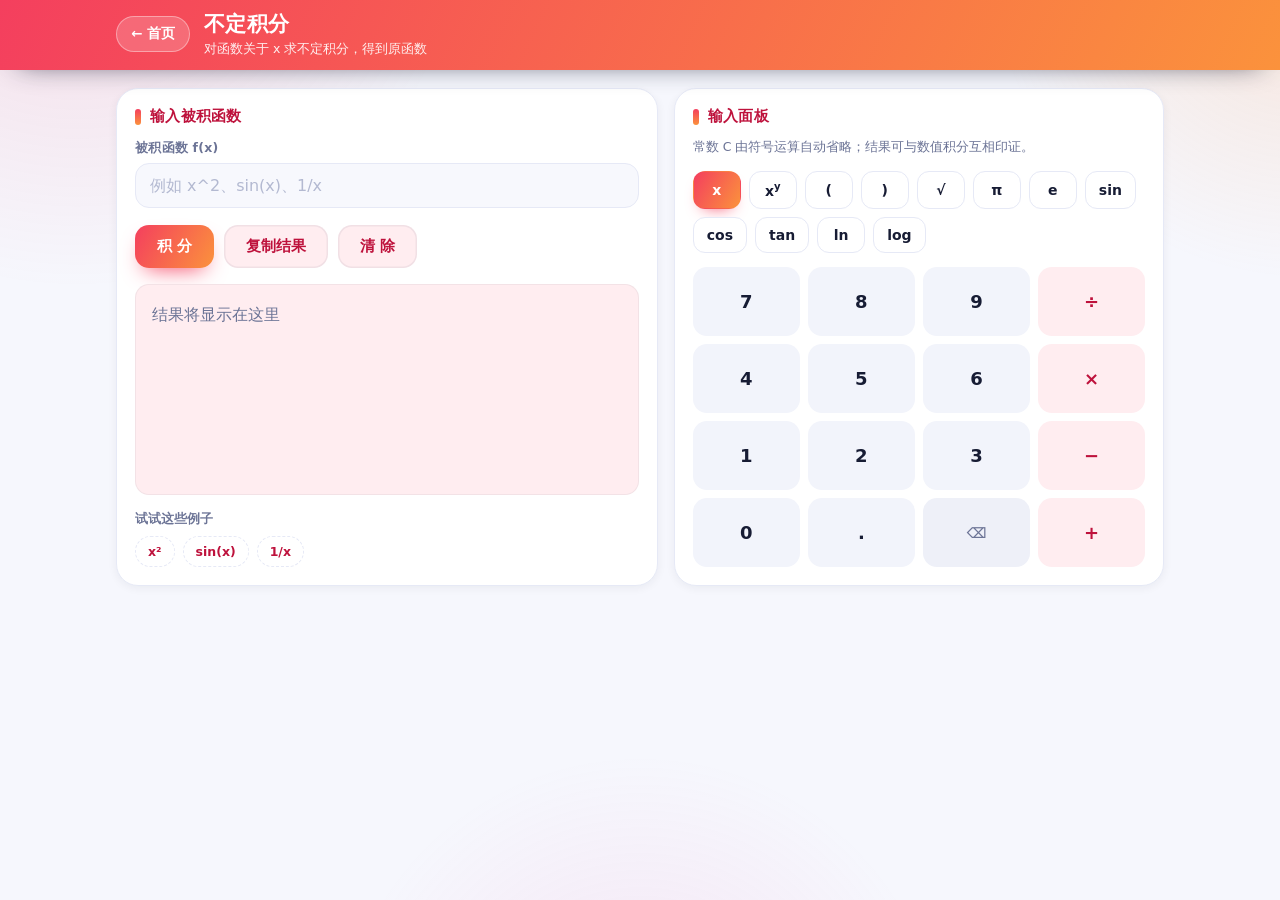
==== 不定积分.html @ 0a58c4a0 "初始化仓库" ====
<!DOCTYPE html>
<html lang="zh-CN">

<head>
  <meta charset="utf-8" />
  <meta name="viewport" content="width=device-width, initial-scale=1, viewport-fit=cover" />
  <title>不定积分 · 数值计算器</title>
  <link rel="stylesheet" href="css/style.css" />
</head>

<body class="theme-int">
  <header class="topbar">
    <div class="topbar-inner">
      <a class="back-btn" href="index.html">← 首页</a>
      <div class="titles">
        <h1>不定积分</h1>
        <p>对函数关于 x 求不定积分，得到原函数</p>
      </div>
    </div>
  </header>

  <main class="shell">
    <div class="workspace">

      <section class="card">
        <h2 class="card-title">输入被积函数</h2>

        <label class="field">
          <span>被积函数 f(x)</span>
          <input type="text" id="equation" placeholder="例如 x^2、sin(x)、1/x" data-enter="solveIntegral" />
        </label>

        <div class="actions">
          <button type="button" class="btn btn-primary" onclick="solveIntegral()">积 分</button>
          <button type="button" class="btn btn-ghost" onclick="copyResult('solution')">复制结果</button>
          <button type="button" class="btn btn-ghost" onclick="clearInputs()">清 除</button>
        </div>

        <p id="solution" class="result" data-empty="结果将显示在这里"></p>

        <div class="examples">
          <p>试试这些例子</p>
          <div class="example-row">
            <button type="button" class="example" onclick="useExample('x^2')">x²</button>
            <button type="button" class="example" onclick="useExample('sin(x)')">sin(x)</button>
            <button type="button" class="example" onclick="useExample('1/x')">1/x</button>
          </div>
        </div>
      </section>

      <aside class="card side">
        <h2 class="card-title">输入面板</h2>
        <p class="card-note">常数 C 由符号运算自动省略；结果可与数值积分互相印证。</p>

        <div class="chips">
          <button type="button" class="chip chip-key" onclick="insertSymbol('x')">x</button>
          <button type="button" class="chip" onclick="insertSymbol('^')">x<sup>y</sup></button>
          <button type="button" class="chip" onclick="insertSymbol('(')">(</button>
          <button type="button" class="chip" onclick="insertSymbol(')')">)</button>
          <button type="button" class="chip" onclick="insertSymbol('sqrt()')">√</button>
          <button type="button" class="chip" onclick="insertSymbol('pi')">π</button>
          <button type="button" class="chip" onclick="insertSymbol('e')">e</button>
          <button type="button" class="chip" onclick="insertSymbol('sin()')">sin</button>
          <button type="button" class="chip" onclick="insertSymbol('cos()')">cos</button>
          <button type="button" class="chip" onclick="insertSymbol('tan()')">tan</button>
          <button type="button" class="chip" onclick="insertSymbol('ln()')">ln</button>
          <button type="button" class="chip" onclick="insertSymbol('log10()')">log</button>
        </div>

        <div class="keypad">
          <button type="button" class="key" onclick="insertSymbol('7')">7</button>
          <button type="button" class="key" onclick="insertSymbol('8')">8</button>
          <button type="button" class="key" onclick="insertSymbol('9')">9</button>
          <button type="button" class="key op" onclick="insertSymbol('/')">÷</button>

          <button type="button" class="key" onclick="insertSymbol('4')">4</button>
          <button type="button" class="key" onclick="insertSymbol('5')">5</button>
          <button type="button" class="key" onclick="insertSymbol('6')">6</button>
          <button type="button" class="key op" onclick="insertSymbol('*')">×</button>

          <button type="button" class="key" onclick="insertSymbol('1')">1</button>
          <button type="button" class="key" onclick="insertSymbol('2')">2</button>
          <button type="button" class="key" onclick="insertSymbol('3')">3</button>
          <button type="button" class="key op" onclick="insertSymbol('-')">−</button>

          <button type="button" class="key" onclick="insertSymbol('0')">0</button>
          <button type="button" class="key" onclick="insertSymbol('.')">.</button>
          <button type="button" class="key back" onclick="backspace()">⌫</button>
          <button type="button" class="key op" onclick="insertSymbol('+')">+</button>
        </div>
      </aside>

    </div>
  </main>

  <div id="toast" class="toast">已复制</div>

  <script src="js/nerdamer.core.js"></script>
  <script src="js/Algebra.js"></script>
  <script src="js/Calculus.js"></script>
  <script src="js/Solve.js"></script>
  <script src="js/ui.js"></script>

  <script>
    function clearInputs() {
      clearFields(["equation"]);
    }

    function useExample(equation) {
      document.getElementById("equation").value = equation;
      solveIntegral();
    }

    function solveIntegral() {
      var equation = document.getElementById("equation").value.trim();
      var solutionEl = document.getElementById("solution");

      if (equation === "") { solutionEl.innerHTML = "请输入函数."; return; }

      try {
        var solution = nerdamer.integrate(equation, "x").toString();

        var solutionText = "对函数  " + equation + "  求不定积分得:<br>";
        solutionText += solution;

        solutionEl.innerHTML = solutionText;
      } catch (e) {
        solutionEl.innerHTML = "积分失败：请检查函数写法（自变量用 x 表示）.";
      }
    }
  </script>
</body>

</html>
---- css/style.css ----
/* ==========================================================
   数值计算器 · 全局样式
   配色：每个功能页通过 body 上的 theme-* 类切换主色
   布局：手机竖屏单列，电脑横屏（>=860px）双列
   ========================================================== */

* { box-sizing: border-box; }

html { -webkit-text-size-adjust: 100%; }

:root {
  --bg: #f6f7fd;
  --ink: #171c34;
  --muted: #6c7496;
  --line: #e6e9f6;
  --card: #ffffff;
  --radius-lg: 22px;
  --radius: 14px;
  --accent: #6366f1;
  --accent-2: #a855f7;
  --accent-soft: #eef0ff;
  --accent-ink: #4548c9;
  --glow-1: rgba(99, 102, 241, 0.20);
  --glow-2: rgba(168, 85, 247, 0.18);
  --glow-3: rgba(56, 189, 248, 0.16);
  --shadow-sm: 0 2px 10px rgba(23, 28, 52, 0.06);
  --shadow-md: 0 14px 34px -18px rgba(23, 28, 52, 0.35);
  --shadow-lg: 0 26px 54px -26px rgba(23, 28, 52, 0.45);
}

/* ---------- 功能主题色 ---------- */
body.theme-home   { --accent: #6366f1; --accent-2: #a855f7; --accent-soft: #eef0ff; --accent-ink: #4548c9; }
body.theme-eval   { --accent: #ff7a18; --accent-2: #ffb703; --accent-soft: #fff5e6; --accent-ink: #b45309;
                    --glow-1: rgba(255, 122, 24, 0.18); --glow-2: rgba(255, 183, 3, 0.20); --glow-3: rgba(255, 138, 76, 0.14); }
body.theme-solve  { --accent: #2563eb; --accent-2: #22d3ee; --accent-soft: #e9f1ff; --accent-ink: #1d4ed8;
                    --glow-1: rgba(37, 99, 235, 0.18); --glow-2: rgba(34, 211, 238, 0.20); --glow-3: rgba(99, 102, 241, 0.14); }
body.theme-diff   { --accent: #8b5cf6; --accent-2: #ec4899; --accent-soft: #f5ecff; --accent-ink: #6d28d9;
                    --glow-1: rgba(139, 92, 246, 0.18); --glow-2: rgba(236, 72, 153, 0.18); --glow-3: rgba(168, 85, 247, 0.14); }
body.theme-int    { --accent: #f43f5e; --accent-2: #fb923c; --accent-soft: #ffedf0; --accent-ink: #be123c;
                    --glow-1: rgba(244, 63, 94, 0.16); --glow-2: rgba(251, 146, 60, 0.18); --glow-3: rgba(244, 114, 182, 0.14); }
body.theme-numint { --accent: #0d9488; --accent-2: #38bdf8; --accent-soft: #e6fbf6; --accent-ink: #0f766e;
                    --glow-1: rgba(13, 148, 136, 0.18); --glow-2: rgba(56, 189, 248, 0.18); --glow-3: rgba(52, 211, 153, 0.16); }

html, body { margin: 0; }

body {
  min-height: 100vh;
  min-height: 100dvh;
  color: var(--ink);
  background: var(--bg);
  font-family: "PingFang SC", "Microsoft YaHei", "Segoe UI", system-ui, -apple-system, "Helvetica Neue", sans-serif;
  -webkit-font-smoothing: antialiased;
  padding-bottom: env(safe-area-inset-bottom);
}

/* 背景光晕 */
body::before {
  content: "";
  position: fixed;
  inset: 0;
  z-index: -1;
  pointer-events: none;
  background:
    radial-gradient(40rem 40rem at 6% -12%, var(--glow-1), transparent 62%),
    radial-gradient(34rem 34rem at 102% -4%, var(--glow-2), transparent 58%),
    radial-gradient(32rem 32rem at 50% 118%, var(--glow-3), transparent 60%);
}

/* ---------- 顶栏 ---------- */
.topbar {
  position: sticky;
  top: 0;
  z-index: 20;
  background: linear-gradient(115deg, var(--accent) 0%, var(--accent-2) 100%);
  color: #fff;
  padding: calc(10px + env(safe-area-inset-top)) 0 12px;
  box-shadow: 0 12px 28px -20px rgba(23, 28, 52, 0.85);
}

.topbar-inner {
  max-width: 1080px;
  margin: 0 auto;
  padding: 0 16px;
  display: flex;
  align-items: center;
  gap: 14px;
}

.back-btn {
  flex: 0 0 auto;
  display: inline-flex;
  align-items: center;
  gap: 6px;
  padding: 8px 14px;
  border-radius: 999px;
  font-size: 13.5px;
  font-weight: 600;
  color: #fff;
  text-decoration: none;
  background: rgba(255, 255, 255, 0.18);
  border: 1px solid rgba(255, 255, 255, 0.38);
  transition: background 0.18s ease, transform 0.18s ease;
  white-space: nowrap;
}

.back-btn:hover { background: rgba(255, 255, 255, 0.32); transform: translateY(-1px); }
.back-btn:active { transform: translateY(0); }

.titles h1 { margin: 0; font-size: clamp(17px, 2.4vw, 21px); font-weight: 800; letter-spacing: 0.02em; }
.titles p { margin: 3px 0 0; font-size: 12.5px; opacity: 0.9; }

/* ---------- 页面骨架 ---------- */
.shell {
  max-width: 1080px;
  margin: 0 auto;
  padding: 18px 16px calc(40px + env(safe-area-inset-bottom));
}

.workspace { display: grid; gap: 16px; align-items: start; }

@media (min-width: 860px) {
  .workspace {
    grid-template-columns: minmax(0, 1.05fr) minmax(0, 0.95fr);
    align-items: stretch;
  }

  /* 左侧表单卡片与右侧键盘等高，结果区自动填充剩余空间 */
  .workspace > .card:not(.side) {
    display: flex;
    flex-direction: column;
  }

  .workspace > .card:not(.side) .result { flex: 1 1 auto; }

  .workspace > .side {
    position: sticky;
    top: 92px;
    align-self: start;
  }
}

/* ---------- 卡片 ---------- */
.card {
  background: var(--card);
  border: 1px solid var(--line);
  border-radius: var(--radius-lg);
  box-shadow: var(--shadow-sm);
  padding: 18px;
}

.stack > .card + .card { margin-top: 16px; }

.card-head {
  display: flex;
  align-items: center;
  justify-content: space-between;
  gap: 10px;
  margin-bottom: 14px;
}

.card-title {
  display: flex;
  align-items: center;
  gap: 9px;
  margin: 0 0 14px;
  font-size: 14.5px;
  font-weight: 800;
  letter-spacing: 0.02em;
  color: var(--accent-ink);
}

.card-head .card-title { margin: 0; }

.card-title::before {
  content: "";
  width: 6px;
  height: 16px;
  border-radius: 3px;
  background: linear-gradient(180deg, var(--accent), var(--accent-2));
}

.card-note {
  margin: -4px 0 14px;
  font-size: 12.5px;
  line-height: 1.7;
  color: var(--muted);
}

/* ---------- 输入框 ---------- */
.field { display: block; margin-bottom: 13px; }

.field > span {
  display: block;
  font-size: 12.5px;
  font-weight: 700;
  color: var(--muted);
  margin-bottom: 6px;
  letter-spacing: 0.02em;
}

.field input {
  width: 100%;
  padding: 12px 14px;
  font-size: 16px;
  font-family: inherit;
  color: var(--ink);
  background: #f7f8fd;
  border: 1.5px solid var(--line);
  border-radius: var(--radius);
  outline: none;
  transition: border-color 0.18s ease, box-shadow 0.18s ease, background 0.18s ease;
}

.field input::placeholder { color: #b3b9d1; }

.field input:focus {
  background: #fff;
  border-color: var(--accent);
  box-shadow: 0 0 0 4px var(--accent-soft);
}

.field-row {
  display: grid;
  grid-template-columns: repeat(auto-fit, minmax(132px, 1fr));
  gap: 0 12px;
}

.field-row > .field { margin-bottom: 13px; }

.field-grid { display: grid; grid-template-columns: repeat(2, minmax(0, 1fr)); gap: 0 12px; }

/* ---------- 示例 ---------- */
.examples { margin-top: 16px; }

.examples p {
  margin: 0 0 8px;
  font-size: 12.5px;
  font-weight: 700;
  color: var(--muted);
}

.example-row { display: flex; flex-wrap: wrap; gap: 8px; }

.example {
  padding: 7px 12px;
  font-family: inherit;
  font-size: 12.5px;
  font-weight: 600;
  color: var(--accent-ink);
  background: #fff;
  border: 1.5px dashed var(--line);
  border-radius: 999px;
  cursor: pointer;
  transition: border-color 0.16s ease, background 0.16s ease, transform 0.16s ease;
}

.example:hover {
  border-color: var(--accent);
  background: var(--accent-soft);
  transform: translateY(-1px);
}

.example:active { transform: scale(0.96); }

/* ---------- 按钮 ---------- */
.actions { display: flex; flex-wrap: wrap; gap: 10px; margin-top: 4px; }

.btn {
  border: none;
  cursor: pointer;
  font-family: inherit;
  font-size: 15px;
  font-weight: 700;
  padding: 12px 22px;
  border-radius: var(--radius);
  transition: transform 0.16s ease, box-shadow 0.16s ease, filter 0.16s ease;
}

.btn-primary {
  color: #fff;
  background: linear-gradient(120deg, var(--accent), var(--accent-2));
  box-shadow: 0 10px 22px -10px var(--accent);
}

.btn-primary:hover { transform: translateY(-2px); box-shadow: 0 14px 26px -10px var(--accent); }
.btn-primary:active { transform: translateY(0) scale(0.985); }

.btn-ghost {
  color: var(--accent-ink);
  background: var(--accent-soft);
  box-shadow: inset 0 0 0 1.5px rgba(23, 28, 52, 0.06);
}

.btn-ghost:hover { transform: translateY(-2px); filter: brightness(0.97); }
.btn-ghost:active { transform: translateY(0) scale(0.985); }

.btn-sm { font-size: 13px; padding: 8px 14px; border-radius: 10px; }

/* ---------- 结果区 ---------- */
.result {
  margin: 16px 0 0;
  padding: 16px;
  min-height: 66px;
  border-radius: var(--radius);
  background: var(--accent-soft);
  border: 1.5px solid rgba(23, 28, 52, 0.05);
  color: var(--accent-ink);
  font-size: 16px;
  font-weight: 700;
  line-height: 1.75;
  word-break: break-word;
}

.result:empty::before {
  content: attr(data-empty);
  color: var(--muted);
  font-weight: 500;
}

/* ---------- 函数键（胶囊） ---------- */
.chips { display: flex; flex-wrap: wrap; gap: 8px; margin-bottom: 14px; }

.chip {
  flex: 0 0 auto;
  min-width: 48px;
  padding: 9px 13px;
  font-family: inherit;
  font-size: 14px;
  font-weight: 700;
  color: var(--ink);
  background: #fff;
  border: 1.5px solid var(--line);
  border-radius: 12px;
  cursor: pointer;
  transition: transform 0.14s ease, border-color 0.14s ease, color 0.14s ease, background 0.14s ease;
}

.chip:hover { border-color: var(--accent); color: var(--accent-ink); background: var(--accent-soft); transform: translateY(-1px); }
.chip:active { transform: scale(0.94); }

.chip.chip-key {
  color: #fff;
  border-color: transparent;
  background: linear-gradient(120deg, var(--accent), var(--accent-2));
  box-shadow: 0 8px 16px -10px var(--accent);
}

.chip sup { font-size: 0.72em; }

/* ---------- 数字键盘 ---------- */
.keypad { display: grid; grid-template-columns: repeat(4, 1fr); gap: 8px; }

.key {
  display: flex;
  align-items: center;
  justify-content: center;
  aspect-ratio: 1.55;
  font-family: inherit;
  font-size: clamp(15px, 4.4vw, 18px);
  font-weight: 700;
  color: var(--ink);
  background: #f2f4fb;
  border: none;
  border-radius: 14px;
  cursor: pointer;
  transition: transform 0.14s ease, background 0.14s ease, color 0.14s ease;
}

.key:hover { background: var(--accent-soft); color: var(--accent-ink); }
.key:active { transform: scale(0.95); }

.key.op { background: var(--accent-soft); color: var(--accent-ink); }
.key.back { font-size: 14px; color: var(--muted); background: #eef0f8; }

/* ---------- 算法导航（数值积分）：与首页标签同款胶囊 ---------- */
.tabs {
  display: flex;
  flex-wrap: wrap;
  gap: 8px;
  margin-bottom: 14px;
}

.tab {
  flex: 0 0 auto;
  padding: 7px 14px;
  font-family: inherit;
  font-size: 13px;
  font-weight: 700;
  color: var(--muted);
  background: #fff;
  border: 1px solid var(--line);
  border-radius: 999px;
  cursor: pointer;
  white-space: nowrap;
  transition: color 0.18s ease, background 0.18s ease, border-color 0.18s ease,
    box-shadow 0.18s ease, transform 0.16s ease;
}

.tab:hover {
  color: var(--accent-ink);
  border-color: var(--accent);
  background: var(--accent-soft);
  transform: translateY(-1px);
}

.tab.active {
  color: #fff;
  border-color: transparent;
  background: linear-gradient(120deg, var(--accent), var(--accent-2));
  box-shadow: 0 10px 20px -12px var(--accent);
}

/* 手机竖屏：收紧间距，六种方法尽量排成一行 */
@media (max-width: 440px) {
  .tabs { gap: 4px; }
  .tab { padding: 6px 8px; font-size: 12px; }
}

.algo-hint {
  margin: 2px 0 14px;
  padding: 12px 14px;
  border-radius: var(--radius);
  background: var(--accent-soft);
  border: 1.5px solid rgba(23, 28, 52, 0.05);
  font-size: 12.8px;
  font-weight: 600;
  line-height: 1.8;
  color: var(--accent-ink);
}

/* ---------- 首页 ---------- */
.hero { padding: 26px 0 18px; }

.hero .eyebrow {
  display: inline-block;
  margin-bottom: 12px;
  padding: 5px 12px;
  border-radius: 999px;
  font-size: 12px;
  font-weight: 700;
  letter-spacing: 0.06em;
  color: var(--accent-ink);
  background: var(--accent-soft);
}

.hero h1 {
  margin: 0;
  font-size: clamp(26px, 5.4vw, 42px);
  font-weight: 900;
  letter-spacing: -0.01em;
  line-height: 1.2;
  background: linear-gradient(110deg, #2563eb 0%, #8b5cf6 42%, #ec4899 78%, #ff7a18 100%);
  -webkit-background-clip: text;
  background-clip: text;
  color: transparent;
}

.hero p {
  margin: 12px 0 0;
  max-width: 660px;
  font-size: 14.5px;
  line-height: 1.85;
  color: var(--muted);
}

.quick-tags { display: flex; flex-wrap: wrap; gap: 8px; margin-top: 16px; }

.quick-tags span {
  padding: 6px 12px;
  border-radius: 999px;
  font-size: 12.5px;
  font-weight: 600;
  color: var(--muted);
  background: #fff;
  border: 1px solid var(--line);
}

.cards { display: grid; gap: 14px; grid-template-columns: repeat(auto-fit, minmax(252px, 1fr)); }

.func-card {
  position: relative;
  display: flex;
  flex-direction: column;
  gap: 9px;
  padding: 20px 18px 18px;
  border-radius: var(--radius-lg);
  background: #fff;
  border: 1px solid var(--line);
  box-shadow: var(--shadow-sm);
  text-decoration: none;
  color: inherit;
  overflow: hidden;
  transition: transform 0.2s ease, box-shadow 0.2s ease, border-color 0.2s ease;
}

.func-card::after {
  content: "";
  position: absolute;
  inset: 0 0 auto 0;
  height: 5px;
  background: linear-gradient(90deg, var(--c1), var(--c2));
}

.func-card:hover {
  transform: translateY(-6px);
  border-color: transparent;
  box-shadow: 0 22px 40px -22px var(--c1);
}

.func-card:active { transform: translateY(-2px) scale(0.995); }

.func-icon {
  width: 48px;
  height: 48px;
  display: grid;
  place-items: center;
  border-radius: 15px;
  font-size: 17px;
  font-style: italic;
  font-weight: 800;
  color: #fff;
  background: linear-gradient(135deg, var(--c1), var(--c2));
  box-shadow: 0 10px 20px -12px var(--c1);
}

.func-card h2 { margin: 2px 0 0; font-size: 17px; font-weight: 800; letter-spacing: 0.02em; }
.func-card p { margin: 0; font-size: 13.2px; line-height: 1.75; color: var(--muted); }

.tags { display: flex; flex-wrap: wrap; gap: 6px; margin-top: 2px; }

.tags span {
  padding: 3px 9px;
  border-radius: 999px;
  font-size: 11.5px;
  font-weight: 600;
  color: var(--c1);
  background: #f7f8fd;
  background: color-mix(in srgb, var(--c1) 10%, #fff);
  border: 1px solid var(--line);
  border-color: color-mix(in srgb, var(--c1) 22%, #fff);
}

.go {
  margin-top: auto;
  padding-top: 8px;
  font-size: 13px;
  font-weight: 700;
  color: var(--c1);
  transition: gap 0.2s ease;
}

.func-card:hover .go { letter-spacing: 0.02em; }

.c-eval { --c1: #ff7a18; --c2: #ffb703; }
.c-solve { --c1: #2563eb; --c2: #22d3ee; }
.c-diff { --c1: #8b5cf6; --c2: #ec4899; }
.c-int { --c1: #f43f5e; --c2: #fb923c; }
.c-numint { --c1: #0d9488; --c2: #38bdf8; }

.page-foot {
  margin-top: 26px;
  padding-top: 16px;
  border-top: 1px dashed var(--line);
  font-size: 12.5px;
  line-height: 1.9;
  color: var(--muted);
  text-align: center;
}

/* ---------- 提示条 ---------- */
.toast {
  position: fixed;
  left: 50%;
  bottom: calc(30px + env(safe-area-inset-bottom));
  transform: translate(-50%, 14px);
  padding: 10px 20px;
  border-radius: 999px;
  font-size: 13.5px;
  font-weight: 700;
  color: #fff;
  background: rgba(23, 28, 52, 0.92);
  box-shadow: 0 14px 30px -16px rgba(23, 28, 52, 0.9);
  opacity: 0;
  pointer-events: none;
  transition: opacity 0.26s ease, transform 0.26s ease;
  z-index: 60;
}

.toast.show { opacity: 1; transform: translate(-50%, 0); }

/* ---------- 小屏微调 ---------- */
@media (max-width: 420px) {
  .shell { padding: 14px 12px 32px; }
  .card { padding: 15px; border-radius: 18px; }
  .btn { font-size: 14px; padding: 11px 18px; }
  .key { border-radius: 12px; }
  .titles p { display: none; }
}

@media (prefers-reduced-motion: reduce) {
  * { transition: none !important; animation: none !important; }
}
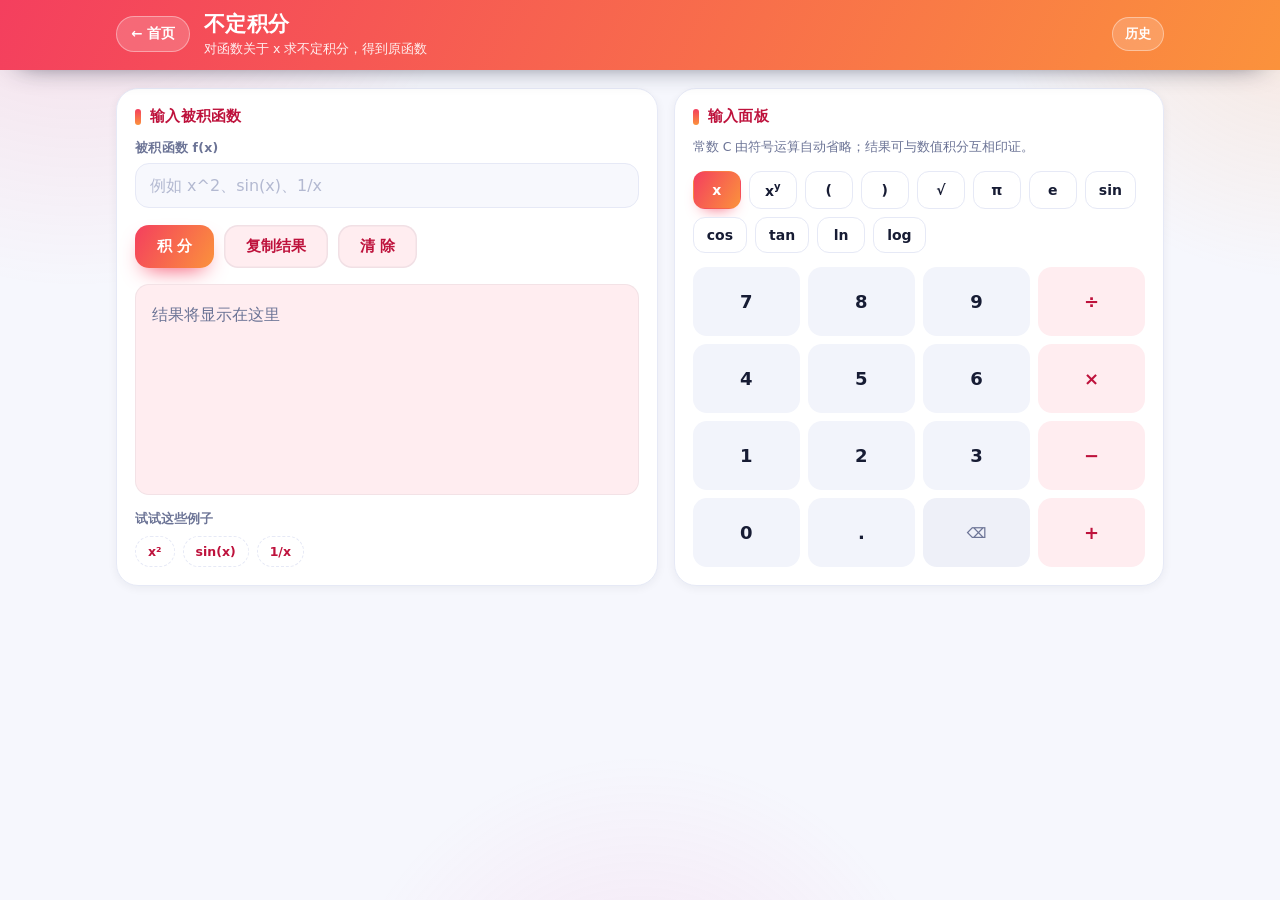
==== commit f4a7a89b: "新增各功能独立的历史记录：顶栏按钮弹出抽屉 可回填重算" ====
--- a/不定积分.html
+++ b/不定积分.html
@@ -100,6 +100,7 @@
   <script src="js/Calculus.js"></script>
   <script src="js/Solve.js"></script>
   <script src="js/ui.js"></script>
+  <script src="js/history.js"></script>
 
   <script>
     function clearInputs() {
@@ -124,6 +125,7 @@
         solutionText += solution;
 
         solutionEl.innerHTML = solutionText;
+        NCHistory.record();
       } catch (e) {
         solutionEl.innerHTML = "积分失败：请检查函数写法（自变量用 x 表示）.";
       }
--- a/css/style.css
+++ b/css/style.css
@@ -16,6 +16,7 @@
   --card: #ffffff;
   --radius-lg: 22px;
   --radius: 14px;
+  --card-pad: 18px;   /* 卡片内边距：回显条吸顶时靠它做满宽出血 */
   --accent: #6366f1;
   --accent-2: #a855f7;
   --accent-soft: #eef0ff;
@@ -40,6 +41,14 @@
                     --glow-1: rgba(244, 63, 94, 0.16); --glow-2: rgba(251, 146, 60, 0.18); --glow-3: rgba(244, 114, 182, 0.14); }
 body.theme-numint { --accent: #0d9488; --accent-2: #38bdf8; --accent-soft: #e6fbf6; --accent-ink: #0f766e;
                     --glow-1: rgba(13, 148, 136, 0.18); --glow-2: rgba(56, 189, 248, 0.18); --glow-3: rgba(52, 211, 153, 0.16); }
+body.theme-nonlin { --accent: #16a34a; --accent-2: #84cc16; --accent-soft: #eafbec; --accent-ink: #15803d;
+                    --glow-1: rgba(22, 163, 74, 0.18); --glow-2: rgba(132, 204, 22, 0.18); --glow-3: rgba(52, 211, 153, 0.14); }
+body.theme-interp { --accent: #7c3aed; --accent-2: #0ea5e9; --accent-soft: #f3ecff; --accent-ink: #5b21b6;
+                    --glow-1: rgba(124, 58, 237, 0.18); --glow-2: rgba(14, 165, 233, 0.18); --glow-3: rgba(168, 85, 247, 0.14); }
+body.theme-linsys { --accent: #0369a1; --accent-2: #a855f7; --accent-soft: #e8f2fd; --accent-ink: #075985;
+                    --glow-1: rgba(3, 105, 161, 0.18); --glow-2: rgba(168, 85, 247, 0.18); --glow-3: rgba(56, 189, 248, 0.14); }
+body.theme-ode { --accent: #0e7490; --accent-2: #f59e0b; --accent-soft: #e6f6fb; --accent-ink: #155e75;
+                 --glow-1: rgba(14, 116, 144, 0.18); --glow-2: rgba(245, 158, 11, 0.18); --glow-3: rgba(56, 189, 248, 0.14); }
 
 html, body { margin: 0; }
 
@@ -116,7 +125,10 @@
   padding: 18px 16px calc(40px + env(safe-area-inset-bottom));
 }
 
-.workspace { display: grid; gap: 16px; align-items: start; }
+/* minmax(0, 1fr)：canvas 之类有固有宽度的元素不会把整列撑宽 */
+.workspace { display: grid; grid-template-columns: minmax(0, 1fr); gap: 16px; align-items: start; }
+
+.stack { min-width: 0; }
 
 @media (min-width: 860px) {
   .workspace {
@@ -145,7 +157,7 @@
   border: 1px solid var(--line);
   border-radius: var(--radius-lg);
   box-shadow: var(--shadow-sm);
-  padding: 18px;
+  padding: var(--card-pad);
 }
 
 .stack > .card + .card { margin-top: 16px; }
@@ -186,6 +198,219 @@
   color: var(--muted);
 }
 
+/* ---------- 历史记录 ---------- */
+.history-toggle {
+  margin-left: auto;
+  padding: 7px 12px;
+  font-family: inherit;
+  font-size: 13px;
+  cursor: pointer;
+}
+
+.history-toggle-floating {
+  position: fixed;
+  top: calc(12px + env(safe-area-inset-top));
+  right: 14px;
+  z-index: 30;
+}
+
+/* 顶栏放按钮后，标题区允许收缩，副标题单行省略，避免顶栏被挤高 */
+.topbar-inner .titles { min-width: 0; }
+
+.topbar-inner .titles p {
+  overflow: hidden;
+  text-overflow: ellipsis;
+  white-space: nowrap;
+}
+
+.history-count {
+  min-width: 18px;
+  padding: 0 5px;
+  border-radius: 999px;
+  font-size: 11px;
+  font-weight: 800;
+  line-height: 18px;
+  text-align: center;
+  color: var(--accent-ink);
+  background: rgba(255, 255, 255, 0.92);
+}
+
+.history-count:empty { display: none; }
+
+body.history-open { overflow: hidden; }
+
+.history-drawer {
+  position: fixed;
+  inset: 0;
+  z-index: 60;
+  display: none;
+}
+
+.history-drawer.open { display: block; }
+
+.history-mask {
+  position: absolute;
+  inset: 0;
+  background: rgba(15, 20, 40, 0.42);
+  animation: history-fade 0.18s ease;
+}
+
+.history-panel {
+  position: absolute;
+  top: 0;
+  right: 0;
+  display: flex;
+  flex-direction: column;
+  width: min(420px, 92vw);
+  height: 100%;
+  padding: 18px 16px calc(18px + env(safe-area-inset-bottom));
+  background: #fff;
+  box-shadow: -20px 0 44px -26px rgba(23, 28, 52, 0.9);
+  animation: history-slide 0.22s ease;
+}
+
+.history-panel-head {
+  display: flex;
+  align-items: center;
+  justify-content: space-between;
+  gap: 10px;
+  margin-bottom: 6px;
+}
+
+.history-panel-title {
+  margin: 0;
+  font-size: 16px;
+  font-weight: 800;
+  color: var(--accent-ink);
+}
+
+.history-panel-ops { display: flex; align-items: center; gap: 6px; }
+
+.history-panel-btn {
+  padding: 6px 12px;
+  font-family: inherit;
+  font-size: 12.5px;
+  font-weight: 700;
+  color: var(--muted);
+  background: #f4f6fb;
+  border: 1px solid var(--line);
+  border-radius: 999px;
+  cursor: pointer;
+  transition: background 0.16s ease, color 0.16s ease;
+}
+
+.history-panel-btn:hover { color: var(--accent-ink); background: var(--accent-soft); }
+
+.history-panel-close {
+  padding: 6px 10px;
+  font-size: 14px;
+  line-height: 1.2;
+}
+
+.history-note { margin: 0 0 12px; }
+
+.history-list {
+  display: flex;
+  flex-direction: column;
+  gap: 10px;
+  flex: 1 1 auto;
+  overflow-y: auto;
+}
+
+@keyframes history-fade {
+  from { opacity: 0; }
+  to { opacity: 1; }
+}
+
+@keyframes history-slide {
+  from { transform: translateX(24px); opacity: 0.5; }
+  to { transform: translateX(0); opacity: 1; }
+}
+
+.history-empty {
+  margin: 0;
+  font-size: 12.5px;
+  line-height: 1.7;
+  color: var(--muted);
+}
+
+.history-item {
+  padding: 11px 13px;
+  background: #fbfcff;
+  border: 1px solid var(--line);
+  border-radius: 14px;
+}
+
+.history-head {
+  display: flex;
+  align-items: baseline;
+  justify-content: space-between;
+  gap: 10px;
+}
+
+.history-time {
+  flex: 0 0 auto;
+  font-size: 11.5px;
+  font-weight: 700;
+  color: var(--muted);
+  white-space: nowrap;
+}
+
+.history-result {
+  flex: 1 1 auto;
+  min-width: 0;
+  font-family: ui-monospace, "SFMono-Regular", Menlo, Consolas, monospace;
+  font-size: 12.5px;
+  font-weight: 700;
+  color: var(--accent-ink);
+  text-align: right;
+  overflow: hidden;
+  text-overflow: ellipsis;
+  white-space: nowrap;
+}
+
+.history-summary {
+  margin: 6px 0 0;
+  font-size: 12.5px;
+  line-height: 1.65;
+  color: var(--ink);
+  word-break: break-word;
+}
+
+.history-ops {
+  display: flex;
+  flex-wrap: wrap;
+  gap: 8px;
+  margin-top: 9px;
+}
+
+.history-btn {
+  padding: 5px 12px;
+  font-family: inherit;
+  font-size: 12px;
+  font-weight: 700;
+  line-height: 1.5;
+  color: #fff;
+  background: linear-gradient(135deg, var(--accent), var(--accent-2));
+  border: 1px solid transparent;
+  border-radius: 999px;
+  cursor: pointer;
+  transition: opacity 0.16s ease, transform 0.16s ease;
+}
+
+.history-btn:hover { transform: translateY(-1px); }
+.history-btn:active { transform: translateY(0); }
+
+.history-btn-ghost {
+  color: var(--muted);
+  background: #fff;
+  border-color: var(--line);
+}
+
+@media (max-width: 480px) {
+  .history-result { white-space: normal; text-align: left; }
+}
+
 /* ---------- 输入框 ---------- */
 .field { display: block; margin-bottom: 13px; }
 
@@ -228,6 +453,150 @@
 .field-row > .field { margin-bottom: 13px; }
 
 .field-grid { display: grid; grid-template-columns: repeat(2, minmax(0, 1fr)); gap: 0 12px; }
+
+/* ---------- 数据点表格（插值与拟合） ---------- */
+.points-head,
+.point-row {
+  display: grid;
+  grid-template-columns: 28px minmax(0, 1fr) minmax(0, 1fr) 32px;
+  gap: 8px;
+  align-items: center;
+}
+
+.points-head {
+  padding: 0 2px 6px;
+  font-size: 12px;
+  font-weight: 700;
+  color: var(--muted);
+}
+
+.points-head span:first-child { text-align: center; }
+
+.point-row { margin-bottom: 8px; }
+
+.point-row .idx {
+  font-size: 12.5px;
+  font-weight: 700;
+  color: var(--muted);
+  text-align: center;
+}
+
+.point-row input {
+  width: 100%;
+  padding: 9px 11px;
+  font-size: 15px;
+  font-family: inherit;
+  color: var(--ink);
+  background: #f7f8fd;
+  border: 1.5px solid var(--line);
+  border-radius: var(--radius);
+  outline: none;
+  transition: border-color 0.18s ease, box-shadow 0.18s ease, background 0.18s ease;
+}
+
+.point-row input::placeholder { color: #b3b9d1; }
+
+.point-row input:focus {
+  background: #fff;
+  border-color: var(--accent);
+  box-shadow: 0 0 0 4px var(--accent-soft);
+}
+
+.row-del {
+  width: 30px;
+  height: 30px;
+  display: grid;
+  place-items: center;
+  padding: 0;
+  font-family: inherit;
+  font-size: 16px;
+  line-height: 1;
+  color: var(--muted);
+  background: #f2f4fb;
+  border: 1px solid transparent;
+  border-radius: 10px;
+  cursor: pointer;
+  transition: color 0.16s ease, background 0.16s ease;
+}
+
+.row-del:hover { color: #be123c; background: #ffeef1; }
+
+.points-actions { display: flex; flex-wrap: wrap; gap: 8px; margin: 2px 0 16px; }
+
+.point-count { font-size: 12px; font-weight: 700; color: var(--muted); }
+
+/* ---------- 方程组矩阵输入（线性方程组） ---------- */
+.matrix-scroll { overflow-x: auto; padding-bottom: 6px; -webkit-overflow-scrolling: touch; }
+
+.matrix-grid { display: grid; gap: 8px; align-items: center; }
+
+.matrix-grid input {
+  width: 100%;
+  min-width: 58px;
+  padding: 9px 10px;
+  font-size: 15px;
+  font-family: inherit;
+  color: var(--ink);
+  background: #f7f8fd;
+  border: 1.5px solid var(--line);
+  border-radius: var(--radius);
+  outline: none;
+  transition: border-color 0.18s ease, box-shadow 0.18s ease, background 0.18s ease;
+}
+
+.matrix-grid input::placeholder { color: #b3b9d1; }
+
+.matrix-grid input:focus {
+  background: #fff;
+  border-color: var(--accent);
+  box-shadow: 0 0 0 4px var(--accent-soft);
+}
+
+.matrix-grid input.b-col { background: var(--accent-soft); }
+.matrix-grid input.b-col:focus { background: #fff; }
+
+.matrix-idx,
+.matrix-tag {
+  font-size: 12px;
+  font-weight: 700;
+  color: var(--muted);
+  text-align: center;
+}
+
+.matrix-idx { font-size: 12.5px; }
+
+.n-stepper { display: flex; align-items: center; gap: 10px; margin: 4px 0 12px; flex-wrap: wrap; }
+
+.n-stepper .step-btn {
+  width: 38px;
+  height: 38px;
+  display: grid;
+  place-items: center;
+  padding: 0;
+  font-family: inherit;
+  font-size: 19px;
+  font-weight: 700;
+  line-height: 1;
+  color: var(--accent-ink);
+  background: var(--accent-soft);
+  border: 1.5px solid transparent;
+  border-radius: 12px;
+  cursor: pointer;
+  transition: border-color 0.16s ease, transform 0.14s ease;
+}
+
+.n-stepper .step-btn:hover { border-color: var(--accent); }
+.n-stepper .step-btn:active { transform: scale(0.94); }
+
+.n-stepper .step-value {
+  min-width: 30px;
+  text-align: center;
+  font-size: 17px;
+  font-weight: 800;
+  color: var(--ink);
+}
+
+.n-stepper .step-hint { font-size: 12px; font-weight: 600; color: var(--muted); }
 
 /* ---------- 示例 ---------- */
 .examples { margin-top: 16px; }
@@ -409,6 +778,10 @@
   background: linear-gradient(120deg, var(--accent), var(--accent-2));
   box-shadow: 0 10px 20px -12px var(--accent);
 }
+
+/* 表单内嵌的小号选项条（如非线性方程的停止条件） */
+.tabs-compact { margin: 8px 0 0; gap: 6px; }
+.tabs-compact .tab { padding: 6px 12px; font-size: 12.5px; }
 
 /* 手机竖屏：收紧间距，六种方法尽量排成一行 */
 @media (max-width: 440px) {
@@ -457,7 +830,7 @@
 
 .hero p {
   margin: 12px 0 0;
-  max-width: 660px;
+  max-width: 760px;
   font-size: 14.5px;
   line-height: 1.85;
   color: var(--muted);
@@ -556,6 +929,10 @@
 .c-diff { --c1: #8b5cf6; --c2: #ec4899; }
 .c-int { --c1: #f43f5e; --c2: #fb923c; }
 .c-numint { --c1: #0d9488; --c2: #38bdf8; }
+.c-nonlin { --c1: #16a34a; --c2: #a3e635; }
+.c-interp { --c1: #7c3aed; --c2: #0ea5e9; }
+.c-linsys { --c1: #0369a1; --c2: #a855f7; }
+.c-ode { --c1: #0e7490; --c2: #f59e0b; }
 
 .page-foot {
   margin-top: 26px;
@@ -583,18 +960,236 @@
   opacity: 0;
   pointer-events: none;
   transition: opacity 0.26s ease, transform 0.26s ease;
-  z-index: 60;
+  z-index: 70;
 }
 
 .toast.show { opacity: 1; transform: translate(-50%, 0); }
+
+/* ---------- 函数图像 ---------- */
+.chart-tools { display: flex; flex: 0 0 auto; gap: 6px; }
+
+.chart-box { position: relative; }
+
+.chart {
+  display: block;
+  width: 100%;
+  height: 300px;
+  border-radius: var(--radius);
+  border: 1.5px solid rgba(23, 28, 52, 0.05);
+  background:
+    linear-gradient(180deg, rgba(255, 255, 255, 0.97), rgba(255, 255, 255, 0.9)),
+    var(--accent-soft);
+  cursor: grab;
+  touch-action: none;
+  -webkit-user-select: none;
+  user-select: none;
+}
+
+.chart:active { cursor: grabbing; }
+
+.chart-tip {
+  margin: 10px 0 0;
+  font-size: 12.5px;
+  line-height: 1.75;
+  color: var(--muted);
+}
+
+/* ---------- 计算过程（数值积分） ---------- */
+.steps { display: flex; flex-direction: column; gap: 9px; }
+
+.step-line {
+  margin: 0;
+  font-size: 13px;
+  line-height: 1.85;
+  color: var(--ink);
+  word-break: break-word;
+}
+
+.step-line b {
+  margin-right: 4px;
+  font-weight: 800;
+  color: var(--accent-ink);
+}
+
+.step-formula {
+  margin: 0;
+  padding: 10px 12px;
+  border-radius: var(--radius);
+  background: var(--accent-soft);
+  border: 1.5px solid rgba(23, 28, 52, 0.05);
+  font-family: ui-monospace, "SFMono-Regular", Menlo, Consolas, monospace;
+  font-size: 12.5px;
+  line-height: 1.8;
+  color: var(--accent-ink);
+  overflow-x: auto;
+  white-space: pre-wrap;
+  word-break: break-word;
+}
+
+.step-table-wrap {
+  overflow-x: auto;
+  border: 1px solid var(--line);
+  border-radius: var(--radius);
+}
+
+.step-table {
+  width: 100%;
+  border-collapse: collapse;
+  font-family: ui-monospace, "SFMono-Regular", Menlo, Consolas, monospace;
+  font-size: 12.5px;
+  white-space: nowrap;
+}
+
+.step-table th,
+.step-table td { padding: 7px 12px; text-align: right; }
+
+.step-table th {
+  background: var(--accent-soft);
+  color: var(--accent-ink);
+  font-weight: 800;
+}
+
+.step-table td { border-top: 1px solid var(--line); color: var(--ink); }
+
+.step-table th:first-child,
+.step-table td:first-child { text-align: left; }
+
+.step-table tr.ellipsis td {
+  text-align: center;
+  color: var(--muted);
+  letter-spacing: 3px;
+}
+
+.step-note {
+  margin: 0;
+  font-size: 12px;
+  line-height: 1.8;
+  color: var(--muted);
+}
+
+/* ---------- 手机端输入回显条 ----------
+   键盘在页面下方时，靠这条吸顶的窄条显示“当前在编辑哪个框、输入了什么” */
+.echo-bar { display: none; }
+
+@media (max-width: 859px) {
+  .echo-bar {
+    position: sticky;
+    top: var(--echo-top, 0px);
+    z-index: 15;
+    display: flex;
+    flex-direction: column;
+    gap: 6px;
+    margin: calc(var(--card-pad) * -1) calc(var(--card-pad) * -1) 14px;
+    padding: 8px var(--card-pad) 9px;
+    border-radius: var(--radius-lg) var(--radius-lg) 0 0;
+    background: var(--accent-soft);
+    border-bottom: 1px solid rgba(23, 28, 52, 0.06);
+  }
+
+  /* 字段标签：一点即切换，不用滑回输入区 */
+  .field-tabs {
+    display: flex;
+    gap: 6px;
+    overflow-x: auto;
+    overflow-y: hidden;
+    scrollbar-width: none;
+    margin: 0 calc(var(--card-pad) * -1 + 2px);
+    padding: 0 calc(var(--card-pad) - 2px);
+  }
+
+  .field-tabs::-webkit-scrollbar { display: none; }
+
+  .field-tab {
+    flex: 0 0 auto;
+    padding: 4px 11px;
+    font-family: inherit;
+    font-size: 12px;
+    font-weight: 700;
+    line-height: 1.5;
+    white-space: nowrap;
+    color: var(--muted);
+    background: rgba(255, 255, 255, 0.82);
+    border: 1px solid rgba(23, 28, 52, 0.07);
+    border-radius: 999px;
+    cursor: pointer;
+    transition: color 0.14s ease, background 0.14s ease, border-color 0.14s ease;
+  }
+
+  .field-tab:active { transform: scale(0.96); }
+
+  .field-tab.active {
+    color: #fff;
+    border-color: transparent;
+    background: linear-gradient(120deg, var(--accent), var(--accent-2));
+    box-shadow: 0 6px 14px -10px var(--accent);
+  }
+
+  .echo-row { display: flex; align-items: center; gap: 10px; min-width: 0; }
+
+  /* 有标签行时，字段名由标签承担，不再重复显示 */
+  .echo-bar.has-tabs .echo-label { display: none; }
+
+  .echo-label {
+    flex: 0 1 auto;
+    max-width: 42%;
+    font-size: 12px;
+    font-weight: 800;
+    color: var(--accent-ink);
+    white-space: nowrap;
+    overflow: hidden;
+    text-overflow: ellipsis;
+  }
+
+  .echo-value {
+    flex: 1 1 auto;
+    min-width: 0;
+    font-family: "SFMono-Regular", ui-monospace, Menlo, Consolas, monospace;
+    font-size: 14px;
+    font-weight: 600;
+    line-height: 1.5;
+    color: var(--ink);
+    white-space: pre;
+    text-align: right;
+    overflow-x: auto;
+    overflow-y: hidden;
+    scrollbar-width: none;
+  }
+
+  .echo-value::-webkit-scrollbar { display: none; }
+
+  .echo-value.is-empty {
+    font-family: inherit;
+    font-weight: 500;
+    color: var(--muted);
+  }
+
+  .echo-caret {
+    display: inline-block;
+    width: 2px;
+    height: 1em;
+    margin: 0 1px;
+    vertical-align: -0.16em;
+    background: var(--accent);
+    animation: echo-blink 1.05s steps(1) infinite;
+  }
+}
+
+@keyframes echo-blink {
+  0%, 49% { opacity: 1; }
+  50%, 100% { opacity: 0; }
+}
 
 /* ---------- 小屏微调 ---------- */
 @media (max-width: 420px) {
+  :root { --card-pad: 15px; }
   .shell { padding: 14px 12px 32px; }
-  .card { padding: 15px; border-radius: 18px; }
+  .card { border-radius: 18px; }
   .btn { font-size: 14px; padding: 11px 18px; }
   .key { border-radius: 12px; }
   .titles p { display: none; }
+  .chart { height: 240px; }
+  .chart-tools .btn-sm { font-size: 12px; padding: 6px 10px; }
+  .field-tab { font-size: 11.5px; padding: 3px 9px; }
 }
 
 @media (prefers-reduced-motion: reduce) {
